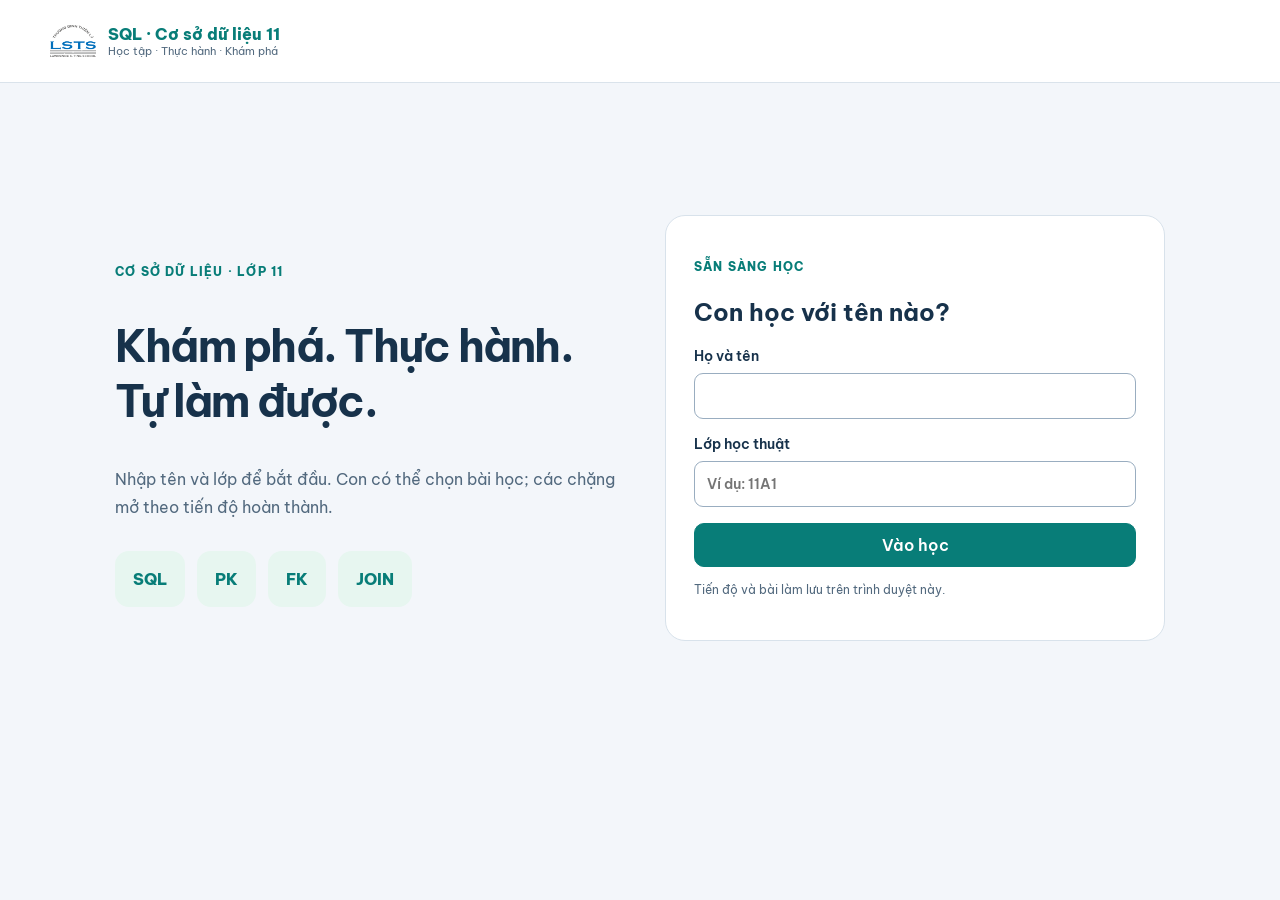
==== index.html @ 61aca489 "Improve shared-computer sessions, task focus, stars and 3D game controls" ====
<!doctype html><html lang="vi"><head><meta charset="utf-8"><meta name="viewport" content="width=device-width,initial-scale=1"><meta name="theme-color" content="#087d78"><title>SQL · Cơ sở dữ liệu 11</title><link rel="stylesheet" href="./shared/shell.css?v=93713fcc72aa"></head><body><div id="app"></div><script src="./course.js?v=93713fcc72aa"></script><script>window.STANDALONE={...COURSE_CONFIG,base:"./"};</script><script src="./shared/store.js?v=93713fcc72aa"></script><script src="./shared/shell.js?v=93713fcc72aa"></script></body></html>
---- shared/shell.css ----
@import url('https://fonts.googleapis.com/css2?family=Be+Vietnam+Pro:wght@400;500;600;700;800&display=swap');
:root{font-family:'Be Vietnam Pro',system-ui,sans-serif;color:#17324b;background:#f3f6fa;--accent:#087d78;--wash:#e8f5f2}*{box-sizing:border-box}body{margin:0}button,input,select{font:inherit}button,a{touch-action:manipulation}button{cursor:pointer}button:disabled{opacity:.6;cursor:wait}button:focus-visible,a:focus-visible,input:focus-visible,select:focus-visible{outline:3px solid #d97706;outline-offset:3px}a{color:var(--accent);text-decoration:none}button,.button{display:inline-flex;align-items:center;justify-content:center;gap:8px;border:1px solid #c9d7e3;background:white;color:#17324b;border-radius:10px;min-height:44px;padding:10px 15px;font-weight:600}.primary{background:var(--accent);color:#fff;border-color:var(--accent)}.brand{display:flex;align-items:center;gap:12px;font-weight:800}.brand img{width:46px;height:46px;object-fit:contain}.brand small{display:block;font-size:11px;font-weight:400;color:#52697e}.header{display:flex;justify-content:space-between;align-items:center;gap:16px;padding:18px max(22px,calc((100vw - 1180px)/2));background:#fff;border-bottom:1px solid #dae3eb}.actions{display:flex;align-items:center;gap:8px;flex-wrap:wrap}.container{max-width:1180px;padding:30px 22px 70px;margin:auto}h1{font-size:clamp(28px,4vw,44px);line-height:1.25;letter-spacing:-.04em}p{line-height:1.75;color:#52697e}.eyebrow{font-size:12px;letter-spacing:.1em;text-transform:uppercase;color:var(--accent);font-weight:800}.welcome{display:grid;grid-template-columns:1fr 1fr;gap:50px;align-items:center;max-width:1050px;min-height:70vh;margin:auto}.welcome h1{max-width:530px}.intro-symbols{display:flex;gap:12px;margin-top:30px}.intro-symbols span{display:grid;place-items:center;padding:18px;border-radius:14px;background:var(--wash);color:var(--accent);font-weight:800}.panel{background:white;border:1px solid #d8e2eb;border-radius:20px;padding:28px}.field{display:block;margin:16px 0;font-size:14px;font-weight:600}.field input,.field select{display:block;width:100%;min-height:46px;margin-top:8px;border:1px solid #99adc0;background:white;padding:10px 12px;border-radius:9px;color:#17324b}.hint{font-size:12px}.notice{border:1px solid #b9dacf;background:var(--wash);border-radius:14px;padding:16px 20px;margin:20px 0;font-size:14px;line-height:1.6}.error{background:#fff0ed;color:#9f3028;padding:12px;border-radius:10px}.grid{display:grid;grid-template-columns:repeat(auto-fill,minmax(300px,1fr));gap:18px}.card{display:flex;flex-direction:column;gap:10px;padding:23px;background:white;border:1px solid #d8e2eb;border-radius:18px;color:#17324b}.card:hover{border-color:var(--accent);box-shadow:0 8px 25px #17324b0d}.card h2{font-size:19px;margin:4px 0;line-height:1.45}.card p{font-size:13px;margin:0}.card-bottom{border-top:1px solid #d8e2eb;padding-top:14px;display:flex;justify-content:space-between;font-size:13px}.stats{display:flex;gap:20px;flex-wrap:wrap;margin:20px 0}.stats div{padding:16px 25px;background:white;border:1px solid #d8e2eb;border-radius:14px}.stats b{font-size:26px}.stats small{display:block;color:#52697e}.bar{height:50px;display:flex;align-items:center;justify-content:space-between;gap:8px;background:white;border-bottom:1px solid #d8e2eb;padding:3px 10px}.bar button{padding:5px 9px;font-size:12px}.bar .title{font-size:12px;max-width:44%;white-space:nowrap;overflow:hidden;text-overflow:ellipsis}.bar .status{font-size:11px;color:#52697e}.frame{width:100%;height:calc(100dvh - 50px);display:block;border:0}.tools{position:fixed;top:54px;right:10px;width:min(350px,calc(100vw - 20px));z-index:100;background:white;padding:18px;border:1px solid #c9d7e3;border-radius:14px;box-shadow:0 15px 40px #17324b25}.tools button{width:100%;margin:4px 0;justify-content:flex-start}.tools p{font-size:12px}.footer{padding:25px;text-align:center;font-size:12px;color:#52697e}dialog{border:1px solid #c9d7e3;border-radius:18px;max-width:560px;width:calc(100vw - 30px);padding:25px;max-height:90dvh}dialog::backdrop{background:#112d4266}.hidden{display:none!important}.lesson-page{overflow:hidden}@media(max-width:650px){.welcome{grid-template-columns:1fr;gap:18px;min-height:0}.welcome h1{font-size:29px}.intro-symbols{display:none}.container{padding:24px 16px}.panel{padding:22px}.header{padding:13px 16px}.header .brand{font-size:14px}.grid{grid-template-columns:1fr}.bar .title{display:none}.bar .status{max-width:110px;overflow:hidden;white-space:nowrap;text-overflow:ellipsis}.bar .actions{gap:5px}.stats{gap:8px}.stats div{flex:1;padding:12px}.footer{font-size:11px}}@media(prefers-reduced-motion:reduce){*{scroll-behavior:auto!important;animation:none!important;transition:none!important}}

.bar .actions{flex-wrap:nowrap;flex-shrink:0}.bar button{white-space:nowrap}.bar #back{flex-shrink:0}@media(max-width:650px){.bar .status{display:none}.bar{justify-content:space-between}.bar .actions{gap:6px}}

.resume{display:flex;align-items:center;justify-content:space-between;gap:16px;background:var(--wash);border:1px solid #bdd4d6;border-radius:18px;padding:20px}.resume h2{margin:8px 0;font-size:22px}.resume p{margin:0;font-size:13px}.course-filters{display:grid;grid-template-columns:2fr 1.5fr 1fr 1fr;gap:12px;margin-top:25px}.course-filters label{font-size:12px;font-weight:700}.course-filters input,.course-filters select{display:block;width:100%;font:inherit;min-height:44px;margin-top:7px;padding:10px;border:1px solid #b0c4d2;border-radius:9px;background:white}.card[hidden]{display:none!important}@media(max-width:700px){.course-filters{grid-template-columns:1fr 1fr}.resume{align-items:flex-start;flex-direction:column}.resume .button{width:100%}}

.world-page .bar{display:none}.world-page .frame{height:100dvh}.hope-choice{margin:12px 0}.hope-toggle{font:inherit;padding:10px 12px;border:1px solid #d1aa4d;border-radius:10px;background:#fff6d9;color:#765117;min-height:44px}
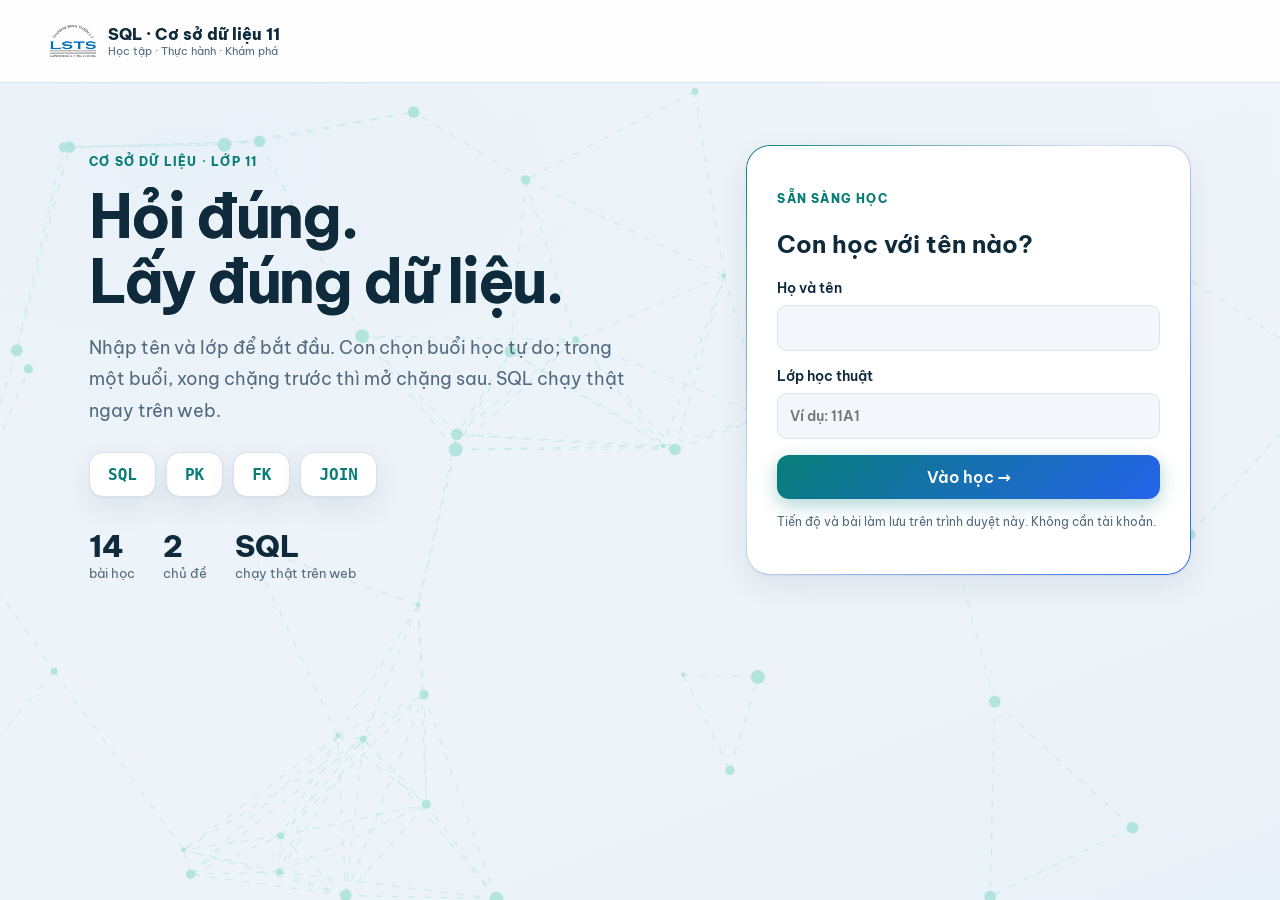
==== commit 57af19b0: "Game: 20 tro co dien, cap 1-5 tang dan theo bai/chang, ten tu nhien Co-Authored-By: Claude Opus 5.5 " ====
--- a/index.html
+++ b/index.html
@@ -1 +1 @@
-<!doctype html><html lang="vi"><head><meta charset="utf-8"><meta name="viewport" content="width=device-width,initial-scale=1"><meta name="theme-color" content="#087d78"><title>SQL · Cơ sở dữ liệu 11</title><link rel="stylesheet" href="./shared/shell.css?v=93713fcc72aa"></head><body><div id="app"></div><script src="./course.js?v=93713fcc72aa"></script><script>window.STANDALONE={...COURSE_CONFIG,base:"./"};</script><script src="./shared/store.js?v=93713fcc72aa"></script><script src="./shared/shell.js?v=93713fcc72aa"></script></body></html>+<!doctype html><html lang="vi"><head><meta charset="utf-8"><meta name="viewport" content="width=device-width,initial-scale=1"><meta name="theme-color" content="#087d78"><title>SQL · Cơ sở dữ liệu 11</title><link rel="stylesheet" href="./shared/shell.css?v=648cbdfc9300"><link rel="stylesheet" href="./shared/lab.css?v=648cbdfc9300"><script src="./shared/lab-shell.js?v=648cbdfc9300"></script></head><body><div id="app"></div><script src="./course.js?v=648cbdfc9300"></script><script>window.STANDALONE={...COURSE_CONFIG,base:"./"};</script><script src="./shared/store.js?v=648cbdfc9300"></script><script src="./shared/shell.js?v=648cbdfc9300"></script></body></html>
--- a/shared/lab.css
+++ b/shared/lab.css
@@ -0,0 +1,149 @@
+/* Giao diện "lab" (11/10/2026) — trang vào, trang khoá, thanh bài học. Bật bằng html[data-ui=lab].
+ * Màu theo khoá: html[data-course=ml-level1] (Data Lab, sáng) · html[data-course=dl-11] (Deep Lab, tối). */
+html[data-ui=lab]{
+  --lab-bg:#F3F7FB;--lab-bg2:#E9F1F8;--lab-ink:#0E2A3B;--lab-muted:#52697E;--lab-card:#FFFFFF;--lab-line:#D9E3EC;
+  --lab-a1:#0D9488;--lab-a2:#2563EB;--lab-a3:#F59E0B;--lab-hero1:#0B3B4A;--lab-hero2:#0E7C74;--lab-glow:rgba(13,148,136,.35);
+  --lab-net:#7DD3C7;--lab-chip:#E3F4F1;--lab-chip-ink:#0B6B64;--lab-shadow:0 1px 2px rgba(14,42,59,.06),0 10px 30px rgba(14,42,59,.08);
+  --accent:var(--lab-a1);--wash:var(--lab-chip);
+}
+/* Python, SQL, C++ (12/10/2026): sáng như Data Lab, giữ màu nhận diện cũ của từng khoá. */
+html[data-ui=lab][data-course=python-10]{
+  --lab-a1:#1166A5;--lab-a2:#F59E0B;--lab-a3:#0D9488;--lab-hero1:#0B2E4F;--lab-hero2:#1166A5;--lab-glow:rgba(17,102,165,.32);
+  --lab-net:#93C5FD;--lab-chip:#EAF5FF;--lab-chip-ink:#0B4F82;
+}
+html[data-ui=lab][data-course=sql-11]{
+  --lab-a1:#087D78;--lab-a2:#2563EB;--lab-a3:#F59E0B;--lab-hero1:#0A3B39;--lab-hero2:#087D78;--lab-glow:rgba(8,125,120,.32);
+  --lab-net:#86D9C9;--lab-chip:#E7F6F0;--lab-chip-ink:#06605C;
+}
+html[data-ui=lab][data-course=cpp-8-v2]{
+  --lab-a1:#5640A5;--lab-a2:#F59E0B;--lab-a3:#EC4899;--lab-hero1:#241A4F;--lab-hero2:#5640A5;--lab-glow:rgba(86,64,165,.32);
+  --lab-net:#C4B5FD;--lab-chip:#F1EDFF;--lab-chip-ink:#43308A;
+}
+html[data-ui=lab][data-course=dl-11]{
+  --lab-bg:#0A0F1F;--lab-bg2:#0F1630;--lab-ink:#E8EBF8;--lab-muted:#A2ABCF;--lab-card:#121A35;--lab-line:#28335E;
+  --lab-a1:#8B5CF6;--lab-a2:#22D3EE;--lab-a3:#F472B6;--lab-hero1:#1E1B4B;--lab-hero2:#4C1D95;--lab-glow:rgba(139,92,246,.45);
+  --lab-net:#A78BFA;--lab-chip:#1E2450;--lab-chip-ink:#C4B5FD;--lab-shadow:0 1px 2px rgba(0,0,0,.4),0 14px 40px rgba(0,0,0,.45);
+  color-scheme:dark;
+}
+html[data-ui=lab],html[data-ui=lab] body{background:var(--lab-bg);color:var(--lab-ink)}
+html[data-ui=lab] p{color:var(--lab-muted)}
+html[data-ui=lab] h1,html[data-ui=lab] h2{color:var(--lab-ink)}
+html[data-ui=lab] .eyebrow{color:var(--lab-a1)}
+html[data-ui=lab][data-course=dl-11] .eyebrow{color:var(--lab-a2)}
+html[data-ui=lab] button,html[data-ui=lab] .button{background:var(--lab-card);color:var(--lab-ink);border-color:var(--lab-line);border-radius:12px;transition:transform .15s,box-shadow .15s,border-color .15s}
+html[data-ui=lab] button:hover,html[data-ui=lab] .button:hover{border-color:var(--lab-a1);box-shadow:0 0 0 3px var(--lab-glow)}
+html[data-ui=lab] .primary{background:linear-gradient(135deg,var(--lab-a1),var(--lab-a2));color:#fff;border:0;box-shadow:0 6px 18px var(--lab-glow)}
+html[data-ui=lab] .primary:hover{transform:translateY(-1px)}
+html[data-ui=lab] .field input,html[data-ui=lab] .field select,html[data-ui=lab] .course-filters input,html[data-ui=lab] .course-filters select{background:var(--lab-bg);color:var(--lab-ink);border-color:var(--lab-line);border-radius:10px}
+html[data-ui=lab] .field input:focus,html[data-ui=lab] .field select:focus{border-color:var(--lab-a1);box-shadow:0 0 0 3px var(--lab-glow);outline:0}
+
+/* ---------------- đầu trang */
+html[data-ui=lab] .header.lab-header{background:color-mix(in srgb,var(--lab-card) 86%,transparent);backdrop-filter:blur(10px);border-bottom:1px solid var(--lab-line);position:sticky;top:0;z-index:20}
+html[data-ui=lab] .brand{color:var(--lab-ink)}
+html[data-ui=lab] .brand small{color:var(--lab-muted)}
+html[data-ui=lab][data-course=dl-11] .brand img{filter:brightness(0) invert(1)}
+html[data-ui=lab] .lab-chip{background:var(--lab-chip);color:var(--lab-chip-ink);border-color:transparent;border-radius:999px}
+
+/* ---------------- nền mạng động */
+.lab-net{position:absolute;inset:0;width:100%;height:100%;pointer-events:none;opacity:.55}
+.lab-net line{stroke:var(--lab-net);stroke-width:1;stroke-dasharray:6 8;animation:lab-flow 6s linear infinite;opacity:.55}
+.lab-net circle{fill:var(--lab-net);animation:lab-pulse 3.2s ease-in-out infinite}
+@keyframes lab-flow{to{stroke-dashoffset:-140}}
+@keyframes lab-pulse{0%,100%{opacity:.35}50%{opacity:1}}
+
+/* ---------------- trang vào */
+.lab-gate{position:relative;min-height:calc(100dvh - 83px);overflow:hidden;background:radial-gradient(1200px 600px at 15% 10%,var(--lab-bg2),transparent),linear-gradient(160deg,var(--lab-bg),var(--lab-bg2))}
+.lab-gate-inner{position:relative;max-width:1150px;margin:auto;padding:56px 24px 64px;display:grid;grid-template-columns:1.15fr .85fr;gap:56px;align-items:center}
+.lab-gate-text h1{font-size:clamp(34px,5vw,60px);line-height:1.08;letter-spacing:-.035em;margin:10px 0 18px;max-width:640px;
+  background:linear-gradient(120deg,var(--lab-ink) 30%,var(--lab-a1) 70%,var(--lab-a2));-webkit-background-clip:text;background-clip:text;color:transparent}
+.lab-lead{font-size:18px;max-width:560px}
+html[data-ui=lab] .intro-symbols{display:flex;gap:10px;flex-wrap:wrap;margin-top:26px}
+html[data-ui=lab] .intro-symbols span{padding:12px 18px;border-radius:14px;background:var(--lab-card);color:var(--lab-a1);border:1px solid var(--lab-line);box-shadow:var(--lab-shadow);font-weight:800;font-family:"JetBrains Mono",Consolas,monospace}
+html[data-ui=lab][data-course=dl-11] .intro-symbols span{color:var(--lab-a2);box-shadow:0 0 18px var(--lab-glow)}
+.lab-facts{display:flex;gap:28px;margin:30px 0 0;padding:0}
+.lab-facts div{margin:0}.lab-facts dt{font-size:30px;font-weight:800;color:var(--lab-ink)}.lab-facts dd{margin:0;font-size:13px;color:var(--lab-muted)}
+html[data-ui=lab] .panel.lab-panel{background:var(--lab-card);border:1px solid var(--lab-line);border-radius:24px;box-shadow:var(--lab-shadow);padding:30px;position:relative}
+html[data-ui=lab] .panel.lab-panel::before{content:"";position:absolute;inset:-1px;border-radius:24px;padding:1px;background:linear-gradient(135deg,var(--lab-a1),transparent 40%,var(--lab-a2));-webkit-mask:linear-gradient(#000 0 0) content-box,linear-gradient(#000 0 0);-webkit-mask-composite:xor;mask-composite:exclude;pointer-events:none}
+
+/* ---------------- trang khoá */
+.lab-home{max-width:1200px}
+.lab-hero{position:relative;overflow:hidden;display:grid;grid-template-columns:1fr auto;gap:30px;align-items:center;padding:36px 38px;border-radius:28px;
+  background:linear-gradient(135deg,var(--lab-hero1),var(--lab-hero2));color:#fff;box-shadow:var(--lab-shadow)}
+.lab-hero .lab-net{opacity:.35}
+.lab-hero-text{position:relative}
+.lab-hero h1{color:#fff!important;margin:6px 0 10px;font-size:clamp(28px,4vw,46px)}
+.lab-hero p{color:rgba(255,255,255,.82)!important;max-width:620px}
+.lab-hero .eyebrow{color:rgba(255,255,255,.75)!important}
+.lab-hero .actions button{background:rgba(255,255,255,.12);color:#fff;border-color:rgba(255,255,255,.3)}
+.lab-hero-stats{position:relative;display:flex;align-items:center;gap:22px}
+.lab-hero .stats{flex-direction:column;gap:10px;margin:0}
+.lab-hero .stats div{background:rgba(255,255,255,.1);border:1px solid rgba(255,255,255,.22);color:#fff;padding:10px 16px;border-radius:14px}
+.lab-hero .stats small{color:rgba(255,255,255,.75)}
+.lab-ring{position:relative;width:136px;height:136px}
+.lab-ring svg{width:100%;height:100%;transform:rotate(-90deg)}
+.lab-ring circle{fill:none;stroke-width:12}
+.lab-ring-bg{stroke:rgba(255,255,255,.18)}
+.lab-ring-fg{stroke:url(#none);stroke:#fff;stroke-linecap:round;transition:stroke-dasharray .8s}
+.lab-ring-text{position:absolute;inset:0;display:grid;place-content:center;text-align:center;color:#fff}
+.lab-ring-text b{font-size:30px;line-height:1}.lab-ring-text small{font-size:15px;opacity:.75}.lab-ring-text span{font-size:12px;opacity:.8}
+html[data-ui=lab] .resume.lab-resume{margin-top:22px;background:var(--lab-card);border:1px solid var(--lab-line);border-radius:20px;padding:16px;box-shadow:var(--lab-shadow);display:flex;align-items:center;gap:18px}
+.lab-resume-img{width:150px;height:92px;flex-shrink:0;border-radius:14px;background:var(--lab-bg2) center/cover no-repeat;border:1px solid var(--lab-line)}
+.lab-resume-text{flex:1}.lab-resume-text h2{margin:4px 0;font-size:21px}
+html[data-ui=lab] .notice.lab-notice{background:transparent;border:0;padding:6px 2px;margin:12px 0 0;color:var(--lab-muted);font-size:13px}
+.lab-filters{margin:18px 0 6px;background:var(--lab-card);border:1px solid var(--lab-line);border-radius:16px;padding:10px 16px}
+.lab-filters summary{cursor:pointer;font-weight:700;padding:6px 0;color:var(--lab-ink)}
+.lab-filters .course-filters{margin:10px 0 6px}
+html[data-ui=lab] .course-filters label{color:var(--lab-muted)}
+
+.lab-journey{position:relative;margin-top:10px;padding-left:28px}
+.lab-journey::before{content:"";position:absolute;left:13px;top:20px;bottom:20px;width:3px;border-radius:3px;background:linear-gradient(var(--lab-a1),var(--lab-a2),var(--lab-a3))}
+.lab-module{position:relative;margin:26px 0 8px}
+.lab-module-head{display:flex;align-items:center;gap:14px;margin:0 0 14px}
+.lab-module-head h2{margin:0;font-size:22px}
+.lab-module-head .eyebrow{margin:0}
+.lab-module-no{position:absolute;left:-28px;width:30px;height:30px;border-radius:50%;display:grid;place-items:center;font-weight:800;font-size:14px;color:#fff;
+  background:linear-gradient(135deg,var(--lab-a1),var(--lab-a2));box-shadow:0 0 0 5px var(--lab-bg),0 0 16px var(--lab-glow)}
+.lab-module-progress{margin-left:auto;display:flex;align-items:center;gap:10px;font-size:13px;color:var(--lab-muted);min-width:170px}
+.lab-module-progress i{flex:1;height:8px;border-radius:8px;background:var(--lab-line);position:relative;overflow:hidden}
+.lab-module-progress i::after{content:"";position:absolute;inset:0;width:calc(var(--p)*100%);background:linear-gradient(90deg,var(--lab-a1),var(--lab-a2));border-radius:8px}
+.grid.lab-grid{grid-template-columns:repeat(auto-fill,minmax(260px,1fr));gap:16px}
+html[data-ui=lab] .card.lab-card{padding:0;overflow:hidden;gap:0;background:var(--lab-card);border:1px solid var(--lab-line);border-radius:20px;color:var(--lab-ink);transition:transform .18s,box-shadow .18s,border-color .18s}
+html[data-ui=lab] .card.lab-card:hover{transform:translateY(-4px);border-color:var(--lab-a1);box-shadow:0 14px 34px var(--lab-glow)}
+.lab-cover{position:relative;height:130px;background:var(--lab-bg2) center/cover no-repeat;border-bottom:1px solid var(--lab-line)}
+.lab-cover::after{content:"";position:absolute;inset:0;background:linear-gradient(180deg,transparent 45%,rgba(0,0,0,.28))}
+.lab-cover-empty{background:linear-gradient(135deg,var(--lab-hero1),var(--lab-hero2))}
+.lab-cover-icon{position:absolute;inset:0;display:grid;place-items:center;font-size:44px;color:rgba(255,255,255,.75)}
+.lab-num{position:absolute;left:12px;bottom:10px;z-index:1;min-width:38px;height:38px;padding:0 8px;border-radius:12px;display:grid;place-items:center;font-weight:800;font-size:17px;color:#fff;background:rgba(0,0,0,.45);backdrop-filter:blur(4px)}
+.lab-kind{position:absolute;right:10px;top:10px;z-index:1;font-size:11px;font-weight:800;letter-spacing:.05em;text-transform:uppercase;padding:5px 9px;border-radius:999px;color:#fff;background:var(--lab-a2)}
+.lab-kind-activity{background:var(--lab-a3);color:#1f1300}
+.lab-card-body{padding:14px 16px 14px;display:flex;flex-direction:column;gap:6px;flex:1}
+html[data-ui=lab] .lab-card h2{font-size:17px;margin:0;line-height:1.4}
+html[data-ui=lab] .lab-card .card-bottom{margin-top:auto;border-top:1px solid var(--lab-line)}
+.lab-state.is-done{color:#16A34A;font-weight:700}.lab-state.is-started{color:var(--lab-a3);font-weight:700}
+html[data-ui=lab] .footer{color:var(--lab-muted)}
+
+/* ---------------- thanh bài học (trong khung) */
+html[data-ui=lab] .bar{background:linear-gradient(90deg,var(--lab-hero1),var(--lab-hero2));border:0;color:#fff}
+html[data-ui=lab] .bar .title{color:#fff;font-weight:700;font-size:13px}
+html[data-ui=lab] .bar .status{color:rgba(255,255,255,.75)}
+html[data-ui=lab] .bar button{background:rgba(255,255,255,.12);color:#fff;border-color:rgba(255,255,255,.28)}
+html[data-ui=lab] .tools{background:var(--lab-card);color:var(--lab-ink);border-color:var(--lab-line)}
+html[data-ui=lab] dialog{background:var(--lab-card);color:var(--lab-ink);border-color:var(--lab-line)}
+
+@media(max-width:820px){
+  .lab-gate-inner{grid-template-columns:1fr;gap:26px;padding:28px 16px 40px}
+  .lab-gate-text h1{font-size:34px}
+  .lab-hero{grid-template-columns:1fr;padding:24px 20px}
+  .lab-hero-stats{justify-content:flex-start}
+  .lab-ring{width:110px;height:110px}
+  .lab-journey{padding-left:22px}
+  .lab-module-no{left:-22px;width:26px;height:26px;font-size:12px}
+  .lab-journey::before{left:10px}
+  .lab-module-head{flex-wrap:wrap}
+  .lab-module-progress{margin-left:0;min-width:100%}
+  .lab-resume-img{display:none}
+  html[data-ui=lab] .resume.lab-resume{flex-direction:column;align-items:stretch}
+}
+@media(prefers-reduced-motion:reduce){.lab-net line,.lab-net circle{animation:none!important}}
+/* trang bài: tiêu đề đã có trong đầu bài (iframe) nên ẩn ở thanh ngoài */
+html[data-ui=lab] .lesson-page .bar .title{visibility:hidden}
